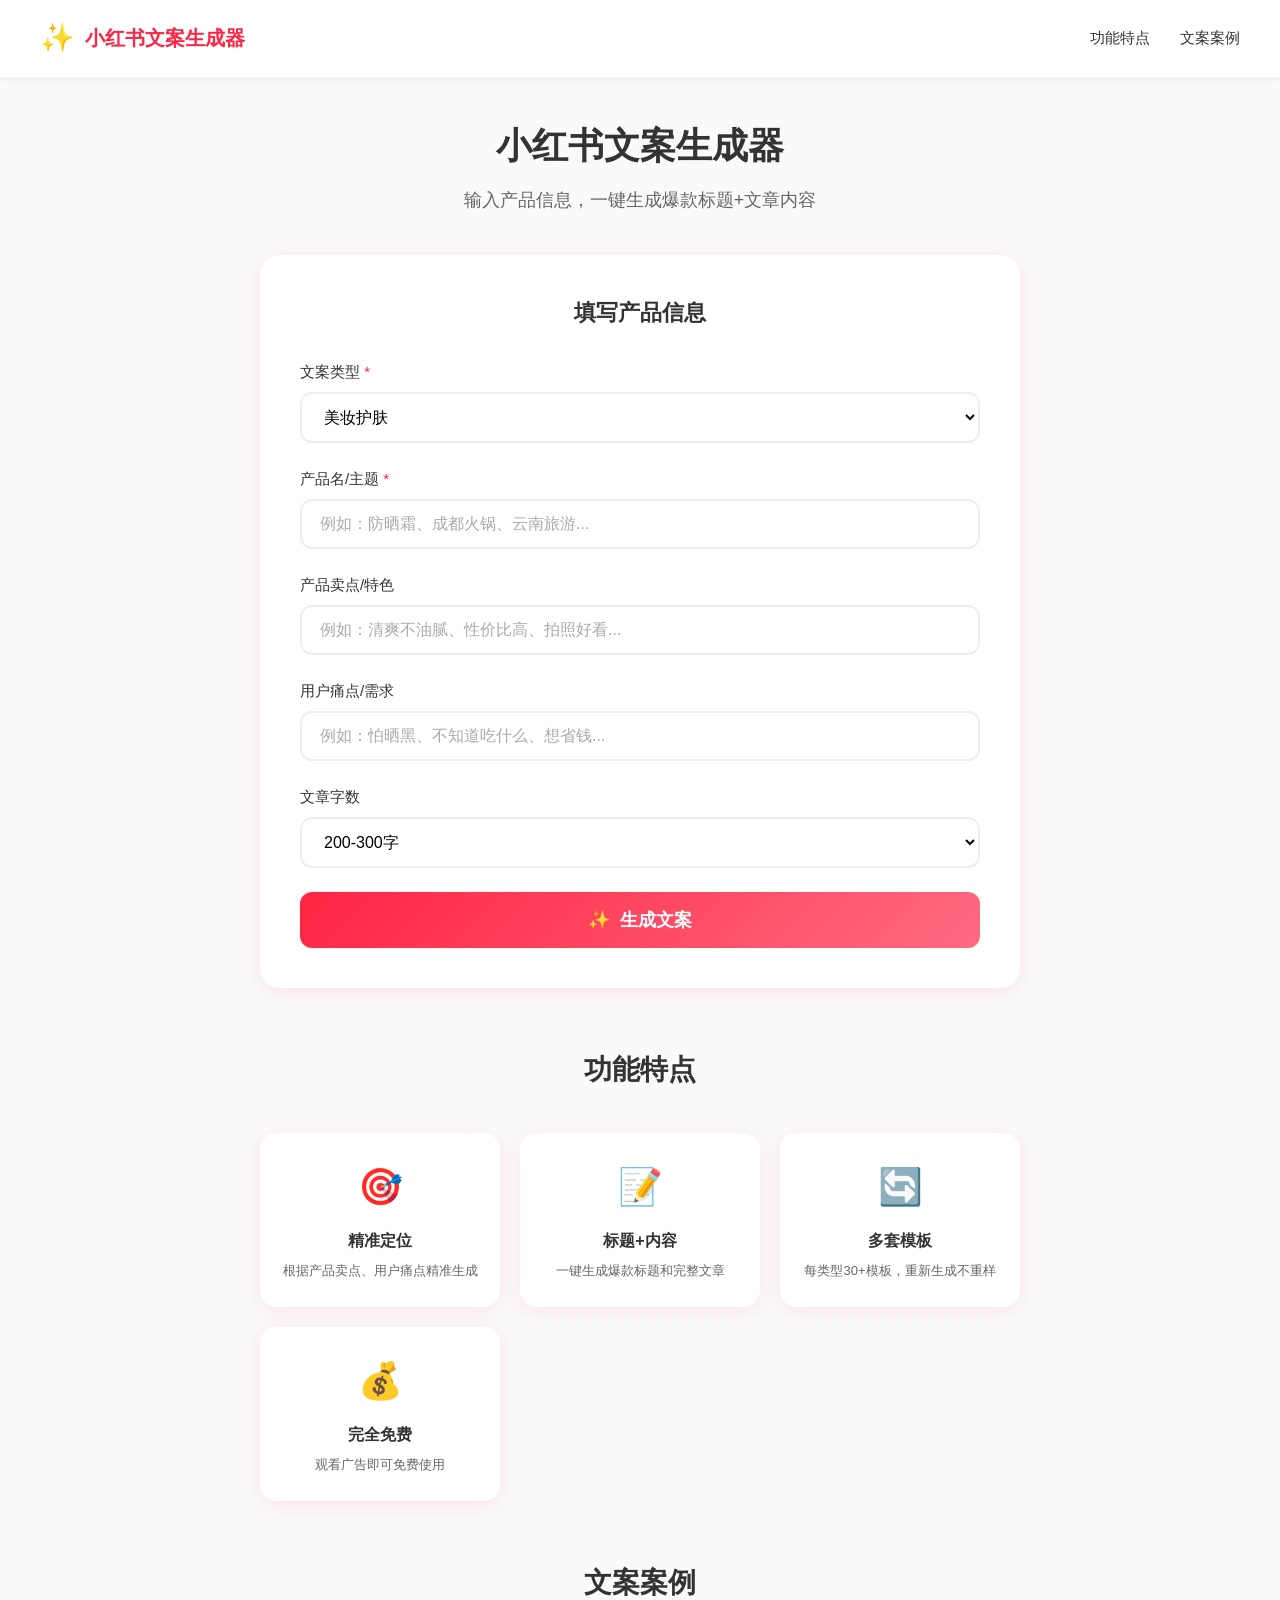
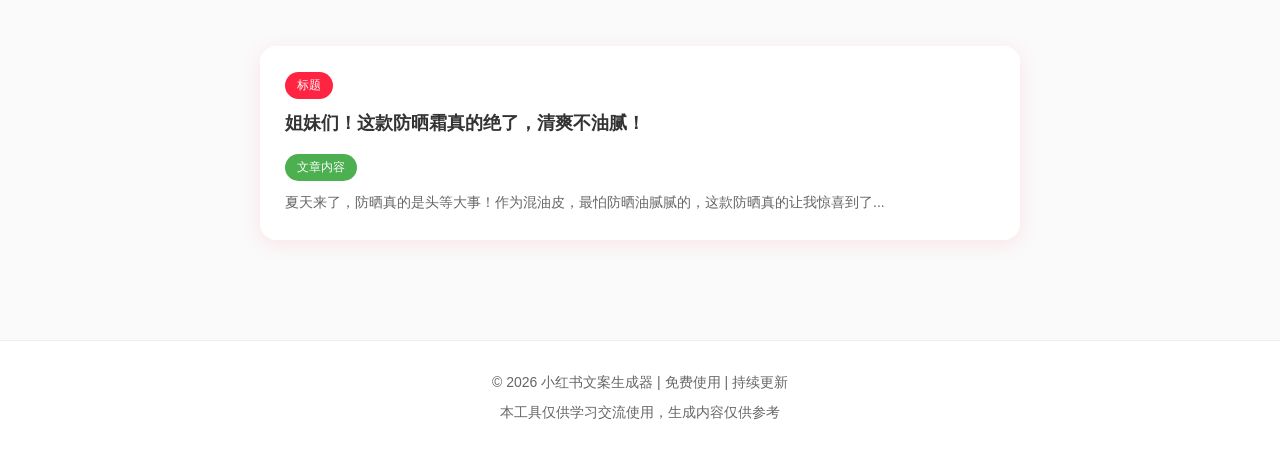
==== index.html @ d3639d40 "小红书文案生成器 v1.0 - 接入智谱AI" ====
<!DOCTYPE html>
<html lang="zh-CN">
<head>
    <meta charset="UTF-8">
    <meta name="viewport" content="width=device-width, initial-scale=1.0">
    <title>小红书文案生成器 - 一键生成爆款文案</title>
    <meta name="description" content="免费小红书文案生成工具，一键生成爆款笔记文案，提升你的小红书运营效率">
    <meta name="keywords" content="小红书文案,文案生成器,小红书运营,爆款文案">
    <link rel="stylesheet" href="style.css">
</head>
<body>
    <!-- 顶部导航 -->
    <nav class="navbar">
        <div class="nav-brand">
            <span class="logo">✨</span>
            <span class="brand-name">小红书文案生成器</span>
        </div>
        <div class="nav-links">
            <a href="#features">功能特点</a>
            <a href="#examples">文案案例</a>
        </div>
    </nav>

    <!-- 主要内容区 -->
    <main class="main-container">
        <!-- 标题区域 -->
        <section class="hero">
            <h1>小红书文案生成器</h1>
            <p class="subtitle">输入产品信息，一键生成爆款标题+文章内容</p>
        </section>

        <!-- 生成器区域 -->
        <section class="generator-section">
            <div class="generator-card">
                <h2>填写产品信息</h2>
                
                <!-- 文案类型选择 -->
                <div class="form-group">
                    <label for="type">文案类型 <span class="required">*</span></label>
                    <select id="type" class="form-select">
                        <option value="beauty">美妆护肤</option>
                        <option value="food">美食探店</option>
                        <option value="travel">旅行攻略</option>
                        <option value="fashion">穿搭分享</option>
                        <option value="lifestyle">生活记录</option>
                        <option value="study">学习干货</option>
                        <option value="fitness">健身运动</option>
                        <option value="product">好物推荐</option>
                        <option value="baby">母婴育儿</option>
                        <option value="pet">宠物分享</option>
                        <option value="home">家居装修</option>
                        <option value="tech">数码科技</option>
                        <option value="career">职场干货</option>
                    </select>
                </div>

                <!-- 产品名输入 -->
                <div class="form-group">
                    <label for="productName">产品名/主题 <span class="required">*</span></label>
                    <input type="text" id="productName" class="form-input" placeholder="例如：防晒霜、成都火锅、云南旅游...">
                </div>

                <!-- 卖点输入 -->
                <div class="form-group">
                    <label for="sellingPoint">产品卖点/特色</label>
                    <input type="text" id="sellingPoint" class="form-input" placeholder="例如：清爽不油腻、性价比高、拍照好看...">
                </div>

                <!-- 痛点输入 -->
                <div class="form-group">
                    <label for="painPoint">用户痛点/需求</label>
                    <input type="text" id="painPoint" class="form-input" placeholder="例如：怕晒黑、不知道吃什么、想省钱...">
                </div>

                <!-- 字数选择 -->
                <div class="form-group">
                    <label for="length">文章字数</label>
                    <select id="length" class="form-select">
                        <option value="short">200-300字</option>
                        <option value="long">300-500字</option>
                    </select>
                </div>

                <!-- 生成按钮 -->
                <button id="generateBtn" class="generate-btn">
                    <span class="btn-icon">✨</span>
                    生成文案
                </button>
            </div>
        </section>

        <!-- 功能特点 -->
        <section id="features" class="features-section">
            <h2>功能特点</h2>
            <div class="features-grid">
                <div class="feature-card">
                    <span class="feature-icon">🎯</span>
                    <h3>精准定位</h3>
                    <p>根据产品卖点、用户痛点精准生成</p>
                </div>
                <div class="feature-card">
                    <span class="feature-icon">📝</span>
                    <h3>标题+内容</h3>
                    <p>一键生成爆款标题和完整文章</p>
                </div>
                <div class="feature-card">
                    <span class="feature-icon">🔄</span>
                    <h3>多套模板</h3>
                    <p>每类型30+模板，重新生成不重样</p>
                </div>
                <div class="feature-card">
                    <span class="feature-icon">💰</span>
                    <h3>完全免费</h3>
                    <p>观看广告即可免费使用</p>
                </div>
            </div>
        </section>

        <!-- 文案案例 -->
        <section id="examples" class="examples-section">
            <h2>文案案例</h2>
            <div class="examples-grid">
                <div class="example-card">
                    <span class="example-tag example-tag-title">标题</span>
                    <p class="example-title">姐妹们！这款防晒霜真的绝了，清爽不油腻！</p>
                    <span class="example-tag example-tag-content">文章内容</span>
                    <p class="example-content">夏天来了，防晒真的是头等大事！作为混油皮，最怕防晒油腻腻的，这款防晒真的让我惊喜到了...</p>
                </div>
            </div>
        </section>
    </main>

    <!-- 广告弹窗遮罩 -->
    <div class="ad-overlay" id="adOverlay">
        <div class="ad-modal">
            <div class="ad-header">
                <h3>观看广告解锁内容</h3>
                <span class="ad-timer" id="adTimer">5秒</span>
            </div>
            <div class="ad-content">
                <div class="ad-placeholder-large">
                    <p>📢 广告位</p>
                    <p class="ad-tip">广告收入支持我们提供免费服务</p>
                </div>
                <div class="ad-progress">
                    <div class="ad-progress-bar" id="adProgressBar"></div>
                </div>
            </div>
            <button class="ad-close-btn" id="adCloseBtn" disabled>
                请等待 <span id="countdown">5</span> 秒
            </button>
        </div>
    </div>

    <!-- 结果弹窗 -->
    <div class="result-overlay" id="resultOverlay">
        <div class="result-modal">
            <div class="result-modal-header">
                <h3>生成结果</h3>
                <button class="close-btn" id="closeResultBtn">×</button>
            </div>
            <div class="result-modal-body">
                <!-- 标题结果 -->
                <div class="result-section">
                    <div class="result-section-header">
                        <h4>📝 标题</h4>
                        <button class="copy-btn" id="copyTitleBtn">复制标题</button>
                    </div>
                    <div class="result-title" id="resultTitle"></div>
                </div>
                
                <!-- 文章内容结果 -->
                <div class="result-section">
                    <div class="result-section-header">
                        <h4>📄 文章内容</h4>
                        <button class="copy-btn" id="copyContentBtn">复制内容</button>
                    </div>
                    <div class="result-content-box" id="resultContent"></div>
                    <div class="result-tags" id="resultTags"></div>
                </div>

                <!-- 操作按钮 -->
                <div class="result-actions">
                    <button class="action-btn regenerate" id="regenerateBtn">重新生成</button>
                    <button class="action-btn copy-all" id="copyAllBtn">复制全部</button>
                </div>
            </div>
        </div>
    </div>

    <!-- 底部信息 -->
    <footer class="footer">
        <div class="footer-content">
            <p>© 2026 小红书文案生成器 | 免费使用 | 持续更新</p>
            <p class="footer-disclaimer">本工具仅供学习交流使用，生成内容仅供参考</p>
        </div>
    </footer>

    <script src="script.js"></script>
</body>
</html>
---- style.css ----
/* 小红书文案生成器 - 样式文件 */

* {
    margin: 0;
    padding: 0;
    box-sizing: border-box;
}

:root {
    --primary-color: #ff2442;
    --primary-light: #ff6b81;
    --primary-dark: #e01f3d;
    --secondary-color: #fff0f3;
    --text-color: #333;
    --text-light: #666;
    --bg-color: #fafafa;
    --white: #ffffff;
    --shadow: 0 4px 20px rgba(255, 36, 66, 0.1);
    --shadow-hover: 0 8px 30px rgba(255, 36, 66, 0.15);
}

body {
    font-family: -apple-system, BlinkMacSystemFont, 'Segoe UI', 'PingFang SC', 'Hiragino Sans GB', 'Microsoft YaHei', sans-serif;
    background-color: var(--bg-color);
    color: var(--text-color);
    line-height: 1.6;
}

/* 导航栏 */
.navbar {
    background: var(--white);
    padding: 16px 40px;
    display: flex;
    justify-content: space-between;
    align-items: center;
    box-shadow: 0 2px 10px rgba(0, 0, 0, 0.05);
    position: sticky;
    top: 0;
    z-index: 100;
}

.nav-brand {
    display: flex;
    align-items: center;
    gap: 10px;
}

.logo {
    font-size: 28px;
}

.brand-name {
    font-size: 20px;
    font-weight: 600;
    color: var(--primary-color);
}

.nav-links {
    display: flex;
    gap: 30px;
}

.nav-links a {
    text-decoration: none;
    color: var(--text-color);
    font-size: 15px;
    transition: color 0.3s;
}

.nav-links a:hover {
    color: var(--primary-color);
}

/* 主要容器 */
.main-container {
    max-width: 800px;
    margin: 0 auto;
    padding: 40px 20px;
}

/* 标题区域 */
.hero {
    text-align: center;
    margin-bottom: 40px;
}

.hero h1 {
    font-size: 36px;
    color: var(--text-color);
    margin-bottom: 12px;
}

.subtitle {
    font-size: 18px;
    color: var(--text-light);
}

/* 生成器卡片 */
.generator-section {
    margin-bottom: 60px;
}

.generator-card {
    background: var(--white);
    border-radius: 20px;
    padding: 40px;
    box-shadow: var(--shadow);
}

.generator-card h2 {
    text-align: center;
    margin-bottom: 30px;
    color: var(--text-color);
    font-size: 22px;
}

/* 表单样式 */
.form-group {
    margin-bottom: 24px;
}

.form-group label {
    display: block;
    margin-bottom: 8px;
    font-size: 15px;
    font-weight: 500;
    color: var(--text-color);
}

.required {
    color: var(--primary-color);
}

.form-input, .form-select {
    width: 100%;
    padding: 14px 18px;
    border: 2px solid #eee;
    border-radius: 12px;
    font-size: 16px;
    transition: border-color 0.3s, box-shadow 0.3s;
    background: var(--white);
}

.form-input:focus, .form-select:focus {
    outline: none;
    border-color: var(--primary-color);
    box-shadow: 0 0 0 4px rgba(255, 36, 66, 0.1);
}

.form-input::placeholder {
    color: #aaa;
}

/* 生成按钮 */
.generate-btn {
    width: 100%;
    padding: 16px;
    background: linear-gradient(135deg, var(--primary-color), var(--primary-light));
    color: var(--white);
    border: none;
    border-radius: 12px;
    font-size: 18px;
    font-weight: 600;
    cursor: pointer;
    display: flex;
    align-items: center;
    justify-content: center;
    gap: 10px;
    transition: transform 0.3s, box-shadow 0.3s;
}

.generate-btn:hover {
    transform: translateY(-2px);
    box-shadow: 0 8px 25px rgba(255, 36, 66, 0.3);
}

.generate-btn:active {
    transform: translateY(0);
}

/* 功能特点 */
.features-section {
    margin-bottom: 60px;
}

.features-section h2, .examples-section h2 {
    text-align: center;
    margin-bottom: 40px;
    font-size: 28px;
    color: var(--text-color);
}

.features-grid {
    display: grid;
    grid-template-columns: repeat(auto-fit, minmax(180px, 1fr));
    gap: 20px;
}

.feature-card {
    background: var(--white);
    border-radius: 16px;
    padding: 25px 20px;
    text-align: center;
    box-shadow: var(--shadow);
    transition: transform 0.3s;
}

.feature-card:hover {
    transform: translateY(-5px);
}

.feature-icon {
    font-size: 36px;
    display: block;
    margin-bottom: 12px;
}

.feature-card h3 {
    font-size: 16px;
    margin-bottom: 8px;
    color: var(--text-color);
}

.feature-card p {
    font-size: 13px;
    color: var(--text-light);
}

/* 案例展示 */
.examples-section {
    margin-bottom: 60px;
}

.examples-grid {
    display: grid;
    gap: 20px;
}

.example-card {
    background: var(--white);
    border-radius: 16px;
    padding: 25px;
    box-shadow: var(--shadow);
}

.example-tag {
    display: inline-block;
    padding: 4px 12px;
    border-radius: 20px;
    font-size: 12px;
    margin-bottom: 10px;
    margin-right: 10px;
}

.example-tag-title {
    background: var(--primary-color);
    color: var(--white);
}

.example-tag-content {
    background: #4CAF50;
    color: var(--white);
}

.example-title {
    font-size: 18px;
    font-weight: 600;
    color: var(--text-color);
    margin-bottom: 15px;
}

.example-content {
    font-size: 14px;
    color: var(--text-light);
    line-height: 1.7;
}

/* 广告弹窗遮罩 */
.ad-overlay {
    display: none;
    position: fixed;
    top: 0;
    left: 0;
    width: 100%;
    height: 100%;
    background: rgba(0, 0, 0, 0.7);
    z-index: 1000;
    justify-content: center;
    align-items: center;
}

.ad-overlay.active {
    display: flex;
}

.ad-modal {
    background: var(--white);
    border-radius: 20px;
    padding: 30px;
    max-width: 500px;
    width: 90%;
    text-align: center;
}

.ad-header {
    display: flex;
    justify-content: space-between;
    align-items: center;
    margin-bottom: 20px;
}

.ad-header h3 {
    font-size: 18px;
    color: var(--text-color);
}

.ad-timer {
    background: var(--primary-color);
    color: var(--white);
    padding: 6px 14px;
    border-radius: 20px;
    font-size: 14px;
}

.ad-content {
    margin-bottom: 20px;
}

.ad-placeholder-large {
    background: linear-gradient(135deg, #f5f5f5, #e0e0e0);
    border-radius: 12px;
    padding: 60px 20px;
    margin-bottom: 15px;
}

.ad-placeholder-large p {
    color: #888;
    font-size: 16px;
}

.ad-tip {
    font-size: 12px !important;
    color: #aaa !important;
    margin-top: 10px;
}

.ad-progress {
    height: 6px;
    background: #eee;
    border-radius: 3px;
    overflow: hidden;
}

.ad-progress-bar {
    height: 100%;
    background: var(--primary-color);
    width: 0%;
    transition: width 1s linear;
}

.ad-close-btn {
    width: 100%;
    padding: 14px;
    background: #ccc;
    color: var(--white);
    border: none;
    border-radius: 10px;
    font-size: 16px;
    cursor: not-allowed;
    transition: background 0.3s;
}

.ad-close-btn.active {
    background: var(--primary-color);
    cursor: pointer;
}

.ad-close-btn.active:hover {
    background: var(--primary-dark);
}

/* 结果弹窗 */
.result-overlay {
    display: none;
    position: fixed;
    top: 0;
    left: 0;
    width: 100%;
    height: 100%;
    background: rgba(0, 0, 0, 0.7);
    z-index: 1000;
    justify-content: center;
    align-items: center;
    padding: 20px;
}

.result-overlay.active {
    display: flex;
}

.result-modal {
    background: var(--white);
    border-radius: 20px;
    max-width: 700px;
    width: 100%;
    max-height: 90vh;
    overflow-y: auto;
}

.result-modal-header {
    display: flex;
    justify-content: space-between;
    align-items: center;
    padding: 20px 25px;
    border-bottom: 1px solid #eee;
}

.result-modal-header h3 {
    font-size: 20px;
    color: var(--text-color);
}

.close-btn {
    background: none;
    border: none;
    font-size: 28px;
    color: #999;
    cursor: pointer;
    line-height: 1;
}

.close-btn:hover {
    color: var(--primary-color);
}

.result-modal-body {
    padding: 25px;
}

.result-section {
    margin-bottom: 25px;
}

.result-section:last-of-type {
    margin-bottom: 20px;
}

.result-section-header {
    display: flex;
    justify-content: space-between;
    align-items: center;
    margin-bottom: 12px;
}

.result-section-header h4 {
    font-size: 16px;
    color: var(--text-color);
}

.copy-btn {
    background: none;
    border: 1px solid var(--primary-color);
    color: var(--primary-color);
    padding: 6px 14px;
    border-radius: 20px;
    font-size: 13px;
    cursor: pointer;
    transition: all 0.3s;
}

.copy-btn:hover {
    background: var(--primary-color);
    color: var(--white);
}

.result-title {
    background: var(--secondary-color);
    border-radius: 12px;
    padding: 18px;
    font-size: 18px;
    font-weight: 600;
    color: var(--text-color);
    line-height: 1.5;
}

.result-content-box {
    background: var(--secondary-color);
    border-radius: 12px;
    padding: 20px;
    font-size: 15px;
    line-height: 1.8;
    color: var(--text-color);
    white-space: pre-wrap;
}

.result-tags {
    display: flex;
    flex-wrap: wrap;
    gap: 10px;
    margin-top: 15px;
}

.tag {
    background: var(--white);
    color: var(--primary-color);
    padding: 6px 14px;
    border-radius: 20px;
    font-size: 13px;
    border: 1px solid var(--primary-color);
}

.result-actions {
    display: flex;
    gap: 15px;
    margin-top: 20px;
    padding-top: 20px;
    border-top: 1px solid #eee;
}

.action-btn {
    flex: 1;
    padding: 14px;
    border: none;
    border-radius: 10px;
    font-size: 16px;
    font-weight: 500;
    cursor: pointer;
    transition: all 0.3s;
}

.action-btn.regenerate {
    background: #f5f5f5;
    color: var(--text-color);
}

.action-btn.regenerate:hover {
    background: #e0e0e0;
}

.action-btn.copy-all {
    background: var(--primary-color);
    color: var(--white);
}

.action-btn.copy-all:hover {
    background: var(--primary-dark);
}

/* 底部 */
.footer {
    background: var(--white);
    padding: 30px;
    text-align: center;
    border-top: 1px solid #eee;
}

.footer-content p {
    font-size: 14px;
    color: var(--text-light);
    margin-bottom: 8px;
}

.footer-disclaimer {
    font-size: 12px;
    color: #aaa;
}

/* 提示消息 */
.toast {
    position: fixed;
    bottom: 30px;
    left: 50%;
    transform: translateX(-50%);
    background: #333;
    color: var(--white);
    padding: 12px 24px;
    border-radius: 8px;
    font-size: 14px;
    z-index: 2000;
    animation: fadeIn 0.3s;
}

@keyframes fadeIn {
    from { opacity: 0; transform: translate(-50%, 10px); }
    to { opacity: 1; transform: translate(-50%, 0); }
}

/* 加载动画 */
.loading {
    display: inline-block;
    width: 20px;
    height: 20px;
    border: 3px solid rgba(255,255,255,0.3);
    border-radius: 50%;
    border-top-color: var(--white);
    animation: spin 1s ease-in-out infinite;
}

@keyframes spin {
    to { transform: rotate(360deg); }
}

/* 响应式 */
@media (max-width: 768px) {
    .navbar {
        padding: 12px 20px;
        flex-direction: column;
        gap: 15px;
    }
    
    .nav-links {
        gap: 20px;
    }
    
    .hero h1 {
        font-size: 28px;
    }
    
    .generator-card {
        padding: 25px;
    }
    
    .result-modal-body {
        padding: 20px;
    }
    
    .result-actions {
        flex-direction: column;
    }
    
    .result-section-header {
        flex-direction: column;
        align-items: flex-start;
        gap: 10px;
    }
}
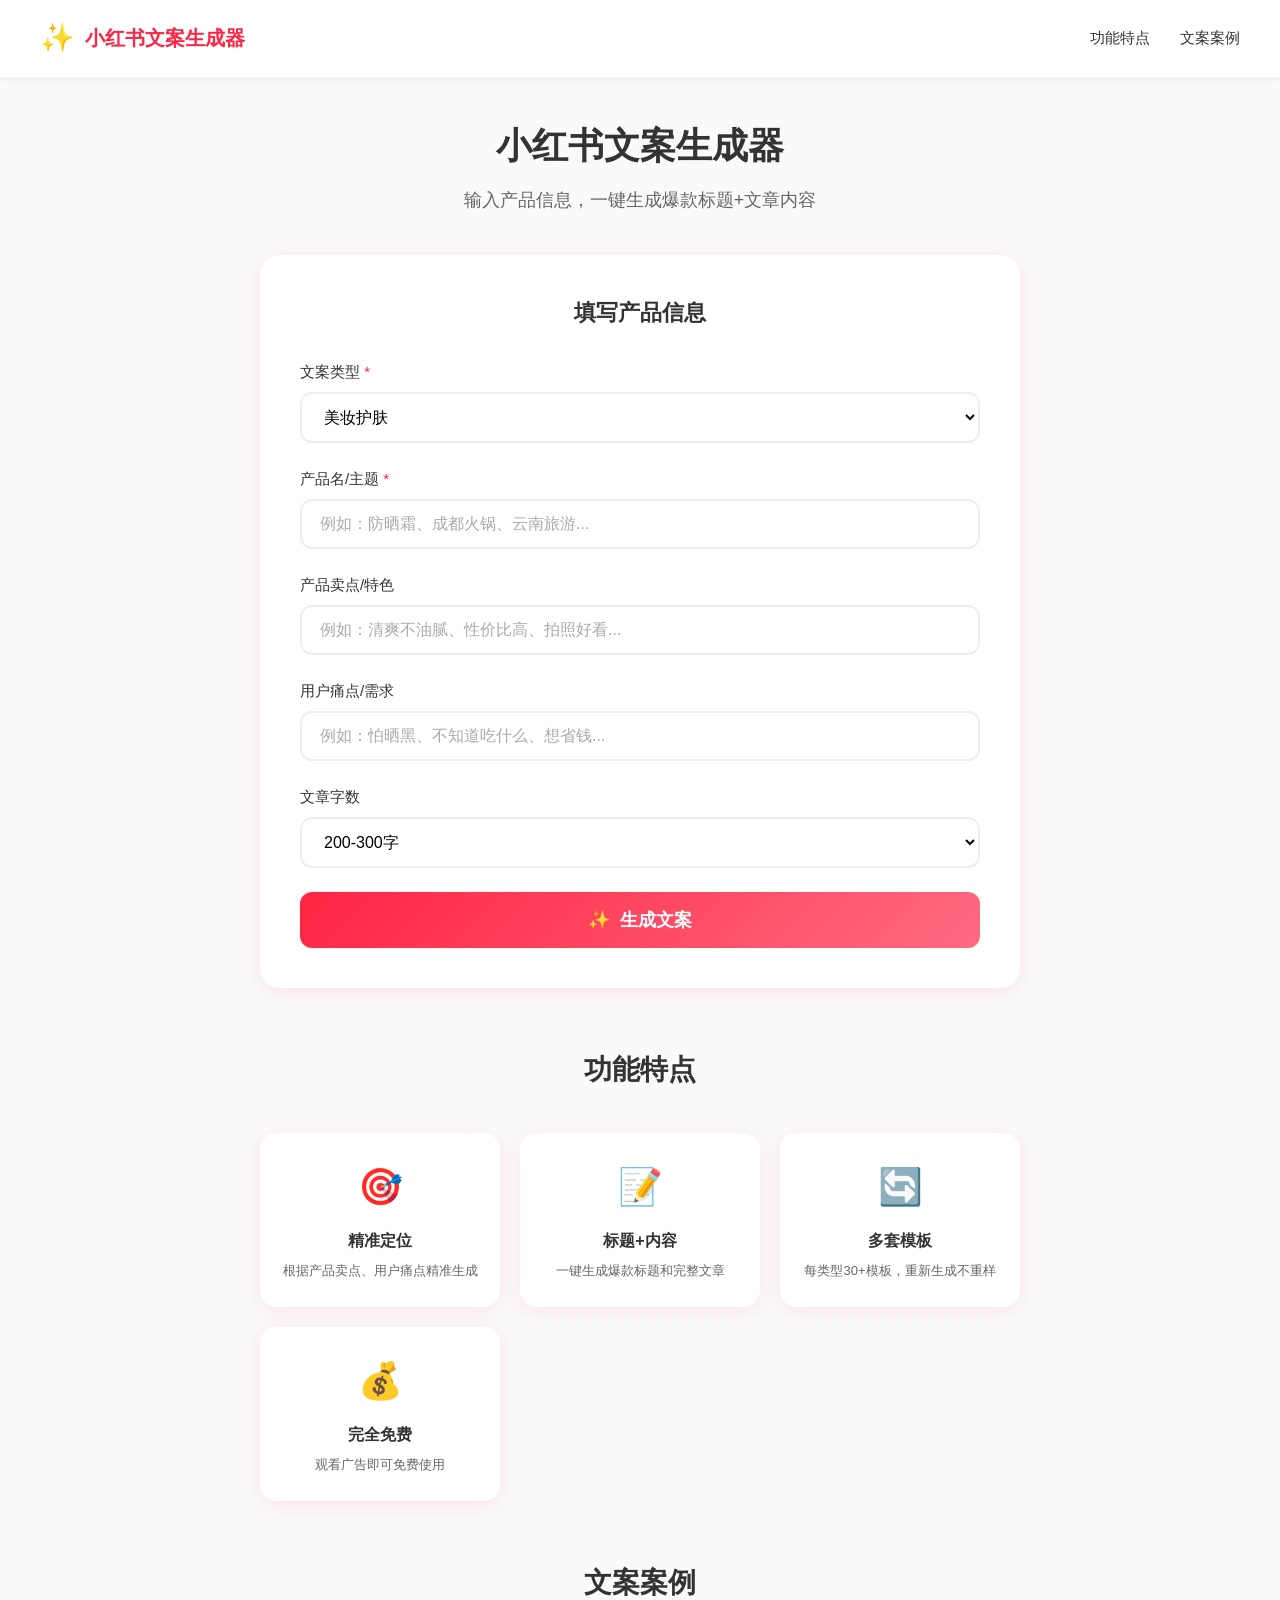
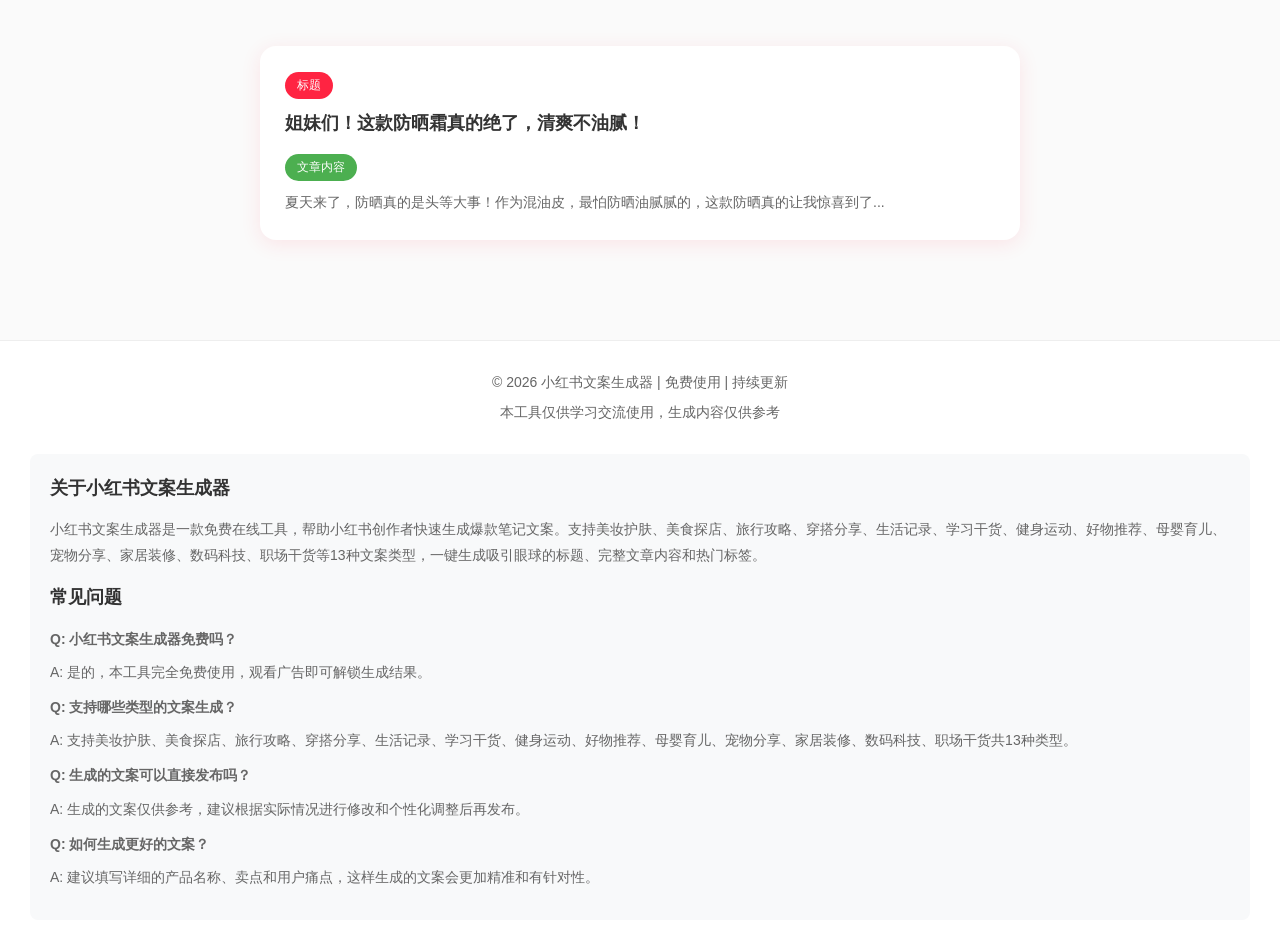
==== commit aa240210: "SEO优化：添加OG标签、结构化数据、sitemap、robots.txt和FAQ" ====
--- a/index.html
+++ b/index.html
@@ -3,9 +3,55 @@
 <head>
     <meta charset="UTF-8">
     <meta name="viewport" content="width=device-width, initial-scale=1.0">
-    <title>小红书文案生成器 - 一键生成爆款文案</title>
-    <meta name="description" content="免费小红书文案生成工具，一键生成爆款笔记文案，提升你的小红书运营效率">
-    <meta name="keywords" content="小红书文案,文案生成器,小红书运营,爆款文案">
+    <title>小红书文案生成器 - 免费一键生成爆款笔记标题和内容 | 2026最新</title>
+    <meta name="description" content="免费小红书文案生成工具，支持美妆护肤、美食探店、旅行攻略等13种文案类型，一键生成爆款标题+文章内容+标签，提升小红书运营效率，新手必备神器">
+    <meta name="keywords" content="小红书文案生成器,小红书文案,文案生成器,爆款文案,小红书运营,小红书标题生成器,小红书笔记生成,小红书文案模板,小红书营销工具,笔记文案,种草文案">
+    <meta name="author" content="小红书文案生成器">
+    <meta name="robots" content="index, follow">
+    <link rel="canonical" href="https://xhs-generator-170.pages.dev/">
+    
+    <!-- Open Graph 社交分享标签 -->
+    <meta property="og:title" content="小红书文案生成器 - 免费一键生成爆款笔记">
+    <meta property="og:description" content="免费生成13种类型爆款文案，美妆护肤、美食探店、旅行攻略等，一键生成标题+内容+标签">
+    <meta property="og:type" content="website">
+    <meta property="og:url" content="https://xhs-generator-170.pages.dev/">
+    <meta property="og:site_name" content="小红书文案生成器">
+    <meta property="og:locale" content="zh_CN">
+    
+    <!-- Twitter 卡片 -->
+    <meta name="twitter:card" content="summary_large_image">
+    <meta name="twitter:title" content="小红书文案生成器 - 免费一键生成爆款笔记">
+    <meta name="twitter:description" content="免费生成13种类型爆款文案，一键生成标题+内容+标签">
+    
+    <!-- 结构化数据 -->
+    <script type="application/ld+json">
+    {
+        "@context": "https://schema.org",
+        "@type": "WebApplication",
+        "name": "小红书文案生成器",
+        "description": "免费小红书文案生成工具，支持13种文案类型，一键生成爆款标题和内容",
+        "url": "https://xhs-generator-170.pages.dev/",
+        "applicationCategory": "UtilityApplication",
+        "operatingSystem": "Web Browser",
+        "offers": {
+            "@type": "Offer",
+            "price": "0",
+            "priceCurrency": "CNY"
+        },
+        "featureList": [
+            "美妆护肤文案生成",
+            "美食探店文案生成",
+            "旅行攻略文案生成",
+            "穿搭分享文案生成",
+            "爆款标题生成",
+            "文章内容生成",
+            "标签推荐"
+        ]
+    }
+    </script>
+    
+    <!-- Google AdSense 验证 -->
+    <script async src="https://pagead2.googlesyndication.com/pagead/js/adsbygoogle.js?client=ca-pub-2151837247265048" crossorigin="anonymous"></script>
     <link rel="stylesheet" href="style.css">
 </head>
 <body>
@@ -139,8 +185,16 @@
             </div>
             <div class="ad-content">
                 <div class="ad-placeholder-large">
-                    <p>📢 广告位</p>
-                    <p class="ad-tip">广告收入支持我们提供免费服务</p>
+                    <!-- 小红书弹窗广告 -->
+                    <ins class="adsbygoogle"
+                         style="display:block"
+                         data-ad-client="ca-pub-2151837247265048"
+                         data-ad-slot="3577079353"
+                         data-ad-format="auto"
+                         data-full-width-responsive="true"></ins>
+                    <script>
+                         (adsbygoogle = window.adsbygoogle || []).push({});
+                    </script>
                 </div>
                 <div class="ad-progress">
                     <div class="ad-progress-bar" id="adProgressBar"></div>
@@ -193,6 +247,29 @@
         <div class="footer-content">
             <p>© 2026 小红书文案生成器 | 免费使用 | 持续更新</p>
             <p class="footer-disclaimer">本工具仅供学习交流使用，生成内容仅供参考</p>
+            
+            <!-- SEO内容区域 -->
+            <div class="seo-content" style="margin-top: 30px; padding: 20px; background: #f8f9fa; border-radius: 8px; text-align: left;">
+                <h3 style="font-size: 18px; margin-bottom: 15px; color: #333;">关于小红书文案生成器</h3>
+                <p style="font-size: 14px; color: #666; line-height: 1.8; margin-bottom: 15px;">
+                    小红书文案生成器是一款免费在线工具，帮助小红书创作者快速生成爆款笔记文案。支持美妆护肤、美食探店、旅行攻略、穿搭分享、生活记录、学习干货、健身运动、好物推荐、母婴育儿、宠物分享、家居装修、数码科技、职场干货等13种文案类型，一键生成吸引眼球的标题、完整文章内容和热门标签。
+                </p>
+                
+                <h3 style="font-size: 18px; margin-bottom: 15px; color: #333;">常见问题</h3>
+                <div style="font-size: 14px; color: #666; line-height: 1.8;">
+                    <p><strong>Q: 小红书文案生成器免费吗？</strong></p>
+                    <p style="margin-bottom: 10px;">A: 是的，本工具完全免费使用，观看广告即可解锁生成结果。</p>
+                    
+                    <p><strong>Q: 支持哪些类型的文案生成？</strong></p>
+                    <p style="margin-bottom: 10px;">A: 支持美妆护肤、美食探店、旅行攻略、穿搭分享、生活记录、学习干货、健身运动、好物推荐、母婴育儿、宠物分享、家居装修、数码科技、职场干货共13种类型。</p>
+                    
+                    <p><strong>Q: 生成的文案可以直接发布吗？</strong></p>
+                    <p style="margin-bottom: 10px;">A: 生成的文案仅供参考，建议根据实际情况进行修改和个性化调整后再发布。</p>
+                    
+                    <p><strong>Q: 如何生成更好的文案？</strong></p>
+                    <p style="margin-bottom: 10px;">A: 建议填写详细的产品名称、卖点和用户痛点，这样生成的文案会更加精准和有针对性。</p>
+                </div>
+            </div>
         </div>
     </footer>
 
